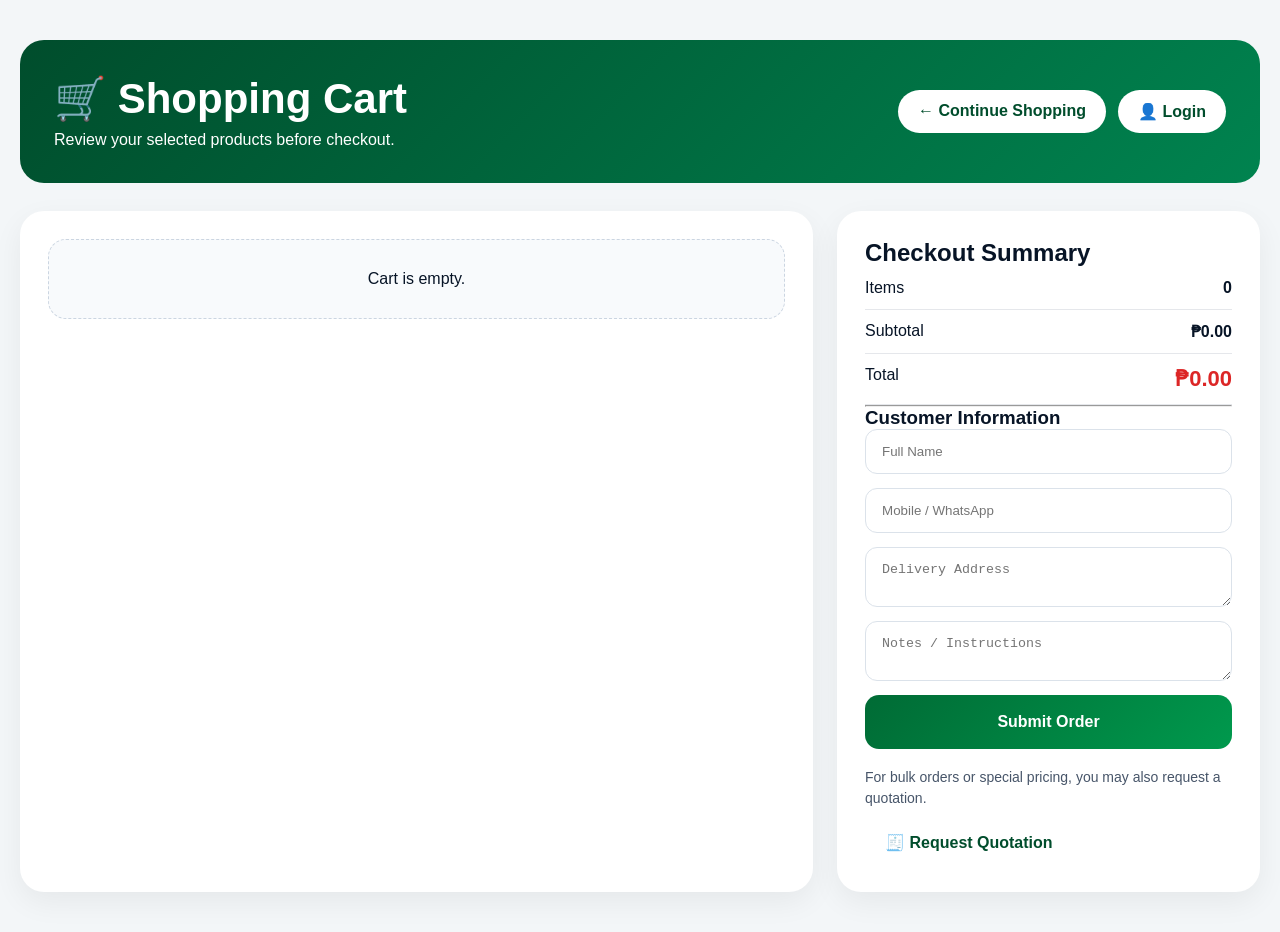
==== cart.html @ 9a3f9f7d "Initial M&N Store App upload" ====
<!DOCTYPE html>
<html lang="en">

<head>
    <meta charset="UTF-8">
    <meta name="viewport" content="width=device-width, initial-scale=1.0">
    <title>M&N Cart</title>

    <link rel="stylesheet" href="assets/css/store.css">
    <link rel="stylesheet" href="assets/css/responsive-fixes.css">

    <link rel="manifest" href="manifest-store.json">
    <meta name="theme-color" content="#005f2f">

</head>

<body>

    <section class="cart-page">

        <div class="cart-header">

            <div>
                <h1>🛒 Shopping Cart</h1>
                <p>
                    Review your selected products before checkout.
                </p>
            </div>

            <div class="cart-header-actions">
                <a href="index.html" class="continue-shopping-btn">
                    ← Continue Shopping
                </a>

                <a href="customer-login.html" class="continue-shopping-btn">
                    👤 Login
                </a>
            </div>

        </div>

        <div class="cart-layout">

            <div class="cart-items-section">

                <div id="cartItemsContainer">

                    <div class="empty-cart">
                        Cart is empty.
                    </div>

                </div>

            </div>

            <div class="checkout-section">

                <div class="checkout-card">

                    <h2>Checkout Summary</h2>

                    <div class="summary-row">
                        <span>Items</span>
                        <strong id="cartItemCount">0</strong>
                    </div>

                    <div class="summary-row">
                        <span>Subtotal</span>
                        <strong id="cartSubtotal">₱0.00</strong>
                    </div>

                    <div class="summary-row total-row">
                        <span>Total</span>
                        <strong id="cartTotal">₱0.00</strong>
                    </div>

                    <hr>

                    <h3>Customer Information</h3>

                    <form id="checkoutForm">

                        <input type="text" id="customerName" placeholder="Full Name" required>

                        <input type="text" id="customerMobile" placeholder="Mobile / WhatsApp" required>

                        <textarea id="customerAddress" placeholder="Delivery Address" required></textarea>

                        <textarea id="customerNotes" placeholder="Notes / Instructions"></textarea>

                        <button type="submit" class="checkout-btn">
                            Submit Order
                        </button>

                    </form>

                    <p class="cart-helper-text">
                        For bulk orders or special pricing, you may also request a quotation.
                    </p>

                    <a href="quotation-request.html" class="continue-shopping-btn cart-quotation-link">
                        🧾 Request Quotation
                    </a>

                </div>

            </div>

        </div>

    </section>

    <script src="assets/js/api-config.js"></script>
    <script src="assets/js/cart.js"></script>
    <script src="assets/js/universal-search.js"></script>

</body>

</html>
---- assets/css/store.css ----
* {
    margin: 0;
    padding: 0;
    box-sizing: border-box;
}

body {
    font-family: Arial, sans-serif;
    background: #f3f6f8;
    color: #071426;
}

/* TOP BAR */

.top-contact-bar {
    background: #00552f;
    color: #ffffff;
    padding: 8px 4%;
    display: flex;
    justify-content: space-between;
    gap: 16px;
    flex-wrap: wrap;
    font-size: 13px;
}

.top-left,
.top-right {
    display: flex;
    gap: 20px;
    flex-wrap: wrap;
}

/* MAIN HEADER */

.main-store-header {
    background: #ffffff;
    padding: 22px 4%;
    display: grid;
    grid-template-columns: 1fr 1.5fr 1fr;
    gap: 24px;
    align-items: center;
}

.header-logo-area {
    display: flex;
    align-items: center;
    gap: 14px;
}

.main-logo {
    width: 76px;
    height: 76px;
    object-fit: contain;
}

.header-logo-area h1 {
    color: #00552f;
    font-size: 34px;
}

.header-logo-area p {
    font-weight: 700;
}

.header-logo-area span {
    color: #475569;
    font-size: 13px;
}

.header-search {
    display: flex;
    height: 52px;
}

.header-search input {
    flex: 1;
    border: 1px solid #d1d5db;
    border-right: none;
    border-radius: 12px 0 0 12px;
    padding: 0 18px;
    outline: none;
    font-size: 15px;
}

.header-search button {
    width: 60px;
    border: none;
    background: #014421;
    color: white;
    border-radius: 0 12px 12px 0;
    cursor: pointer;
}

.header-account-cart {
    display: flex;
    justify-content: flex-end;
    gap: 20px;
}

.header-account,
.header-cart {
    display: flex;
    align-items: center;
    gap: 10px;
    text-decoration: none;
    color: #111827;
    font-weight: 700;
}

.cart-count {
    background: #014421;
    color: white;
    width: 24px;
    height: 24px;
    border-radius: 50%;
    display: inline-flex;
    justify-content: center;
    align-items: center;
    font-size: 12px;
}

/* NAVIGATION */

.store-navigation {
    background: linear-gradient(90deg, #014421, #0b6b3a);
    padding: 0 4%;
    display: flex;
    gap: 24px;
    align-items: center;
    overflow-x: auto;
    height: 58px;
}

.store-navigation a {
    text-decoration: none;
    color: white;
    font-weight: bold;
    white-space: nowrap;
}

/* HERO */

.hero-banner-section {
    padding: 25px 4%;
}

.hero-banner-section img {
    width: 100%;
    border-radius: 20px;
    box-shadow: 0 12px 35px rgba(0, 0, 0, 0.15);
}

/* BRAND */

.brand-marquee-section {
    background: white;
    margin: 0 4% 25px;
    border-radius: 18px;
    overflow: hidden;
    border: 1px solid #e5e7eb;
}

.brand-title {
    padding: 18px 25px;
    background: linear-gradient(90deg, #014421, #0b6b3a);
    color: white;
    font-weight: bold;
}

.brand-marquee {
    overflow: hidden;
    white-space: nowrap;
}

.brand-track {
    display: inline-flex;
    gap: 60px;
    padding: 22px;
    animation: marqueeMove 20s linear infinite;
}

.brand-track span {
    font-size: 26px;
    font-weight: bold;
    color: #014421;
}

@keyframes marqueeMove {
    from {
        transform: translateX(0);
    }

    to {
        transform: translateX(-50%);
    }
}

/* SECTIONS */

.category-section,
.products-section,
.special-shop-section,
.wholesale-strip {
    padding-left: 4%;
    padding-right: 4%;
}

.section-title-row {
    display: flex;
    justify-content: space-between;
    align-items: center;
    margin-bottom: 22px;
    gap: 16px;
}

.section-title-row h2 {
    font-size: 34px;
}

.view-all-link {
    color: #00552f;
    text-decoration: none;
    font-weight: 800;
}

/* CATEGORY */

.category-grid {
    display: grid;
    grid-template-columns: repeat(auto-fit, minmax(220px, 1fr));
    gap: 18px;
}

.category-card {
    display: block;
    background: white;
    border-radius: 18px;
    overflow: hidden;
    box-shadow: 0 10px 25px rgba(0, 0, 0, 0.08);
}

.category-card img {
    width: 100%;
    display: block;
}

/* SPECIAL CARDS */

.special-shop-section {
    padding-top: 20px;
    padding-bottom: 40px;
    display: grid;
    grid-template-columns: repeat(4, 1fr);
    gap: 20px;
}

.special-shop-card {
    background: white;
    border-radius: 20px;
    padding: 24px;
    border: 1px solid #e5e7eb;
    box-shadow: 0 10px 25px rgba(0, 0, 0, 0.08);
}

.special-shop-card h3 {
    color: #014421;
    margin-bottom: 10px;
}

.special-shop-card p {
    color: #475569;
    line-height: 1.5;
    margin-bottom: 18px;
}

.special-shop-card a {
    color: #014421;
    font-weight: bold;
    text-decoration: none;
}

.best-sellers {
    border-top: 5px solid #f59e0b;
}

.new-arrivals {
    border-top: 5px solid #22c55e;
}

.promo-bundles {
    border-top: 5px solid #ef4444;
}

.wholesale-packs {
    border-top: 5px solid #0f766e;
}

/* WHOLESALE STRIP */

.wholesale-strip {
    background: #ffffff;
    margin: 0 4% 45px;
    border-radius: 22px;
    padding-top: 30px;
    padding-bottom: 30px;
    display: flex;
    justify-content: space-between;
    gap: 22px;
    align-items: center;
    flex-wrap: wrap;
    border: 1px solid #e5e7eb;
}

.wholesale-strip h2 {
    color: #014421;
}

.wholesale-features {
    display: flex;
    gap: 16px;
    flex-wrap: wrap;
    font-weight: 700;
}

.wholesale-strip a {
    background: #00552f;
    color: #ffffff;
    padding: 14px 20px;
    border-radius: 12px;
    text-decoration: none;
    font-weight: 800;
}

/* STORE PAGE HEADER */

.store-page-header {
    max-width: 1400px;
    margin: 40px auto 30px;
    padding: 38px;
    border-radius: 26px;
    background: linear-gradient(135deg, #00552f, #00904f);
    color: #ffffff;
    display: flex;
    justify-content: space-between;
    gap: 40px;
    align-items: flex-start;
}

.store-header-left {
    flex: 1;
}

.store-header-left h1,
.store-page-header h1 {
    font-size: 44px;
    margin-bottom: 12px;
}

.store-header-left p,
.store-page-header p {
    font-size: 18px;
    line-height: 1.5;
}

.store-page-links {
    margin-top: 24px;
    display: flex;
    gap: 12px;
    flex-wrap: wrap;
}

.store-page-links a {
    background: #ffffff;
    color: #004d2c;
    padding: 12px 20px;
    border-radius: 999px;
    font-weight: 800;
    text-decoration: none;
}

.store-header-actions {
    margin-top: 28px;
    display: grid;
    grid-template-columns: repeat(3, 1fr);
    gap: 14px;
}

.header-action-card {
    background: rgba(255, 255, 255, 0.14);
    border: 1px solid rgba(255, 255, 255, 0.18);
    border-radius: 16px;
    padding: 16px;
    display: flex;
    gap: 12px;
    color: #ffffff;
    text-decoration: none;
}

.header-action-card strong {
    display: block;
    margin-bottom: 4px;
}

.header-action-card span {
    font-size: 14px;
    color: rgba(255, 255, 255, 0.85);
}

.store-header-right {
    width: 330px;
    min-width: 330px;
    background: rgba(255, 255, 255, 0.14);
    border: 1px solid rgba(255, 255, 255, 0.18);
    border-radius: 20px;
    padding: 24px;
    display: flex;
    flex-direction: column;
    align-items: center;
    text-align: center;
}

.store-header-right img {
    width: 76px !important;
    height: 76px !important;
    object-fit: contain !important;
    background: #ffffff;
    padding: 8px;
    border-radius: 14px;
    margin-bottom: 14px;
}

.store-header-right h3 {
    font-size: 24px;
    margin-bottom: 6px;
}

.store-header-contact {
    margin-top: 14px;
    display: flex;
    flex-direction: column;
    gap: 8px;
    font-weight: 700;
}

/* TOOLBAR */

.store-toolbar,
.store-tools {
    max-width: 1400px;
    margin: 0 auto 26px;
    padding: 0 20px;
    display: flex;
    gap: 16px;
    flex-wrap: wrap;
}

.store-toolbar input,
.store-toolbar select,
.store-tools input,
.store-tools select {
    min-width: 260px;
    padding: 15px 18px;
    border: 1px solid #d8dde7;
    border-radius: 14px;
    font-size: 15px;
}

/* PRODUCT GRID */

.product-grid,
#productGrid {
    max-width: 1400px;
    margin: 0 auto 30px;
    padding: 0 20px;
    display: grid;
    grid-template-columns: repeat(auto-fill, minmax(180px, 1fr));
    gap: 24px;
}

.product-card {
    background: #ffffff;
    border: 1px solid #e2e8f0;
    border-radius: 22px;
    overflow: hidden;
    box-shadow: 0 12px 30px rgba(15, 23, 42, 0.08);
    cursor: pointer;
}

.product-image {

    height: 150px;

    background: #f8fafc;

    display: flex;

    align-items: center;

    justify-content: center;

    overflow: hidden;

}

.product-image img {
    width: 100%;
    height: 100%;
    object-fit: contain;
}

.product-image span {
    color: #64748b;
}

.product-info {
    padding: 18px;
    display: flex;
    flex-direction: column;
    gap: 8px;
}

.product-category {
    color: #006b3f;
    font-size: 13px;
    font-weight: 800;
}

.product-info h3 {
    font-size: 15px;
}

.product-info p {
    color: #475569;
    font-size: 14px;
    line-height: 1.5;
}

.product-price {
    display: flex;
    flex-direction: column;
    gap: 4px;
    margin-top: 8px;
}

.product-price strong {
    color: #dc2626;
    font-size: 22px;
}

.product-price small {
    color: #006b3f;
    font-weight: 800;
}

.promo-label {
    display: inline-block;
    width: fit-content;
    background: #dc2626;
    color: #ffffff;
    padding: 5px 10px;
    border-radius: 999px;
    font-size: 12px;
    font-weight: 800;
}

.product-actions {
    margin-top: 14px;
    display: grid;
    grid-template-columns: 1fr 1fr;
    gap: 10px;
}

.view-btn,
.cart-btn,
.order-btn {
    border: none;
    padding: 13px 14px;
    border-radius: 12px;
    font-weight: 800;
    cursor: pointer;
}

.view-btn {
    background: #e5e7eb;
    color: #111827;
}

.cart-btn,
.order-btn {
    background: #00552f;
    color: #ffffff;
}

.load-more-wrap {
    text-align: center;
    margin: 28px auto 60px;
}

#loadMoreProducts,
.load-more-wrap button {
    background: #00552f;
    color: #ffffff;
    border: none;
    border-radius: 14px;
    padding: 14px 28px;
    font-weight: 800;
    cursor: pointer;
}

#productGrid>p {
    grid-column: 1 / -1;
    background: #ffffff;
    border: 1px dashed #cbd5e1;
    border-radius: 18px;
    padding: 32px;
    text-align: center;
    color: #64748b;
}

/* PRODUCT MODAL */

.product-modal {
    position: fixed;
    inset: 0;
    background: rgba(0, 0, 0, 0.70);
    display: none;
    align-items: center;
    justify-content: center;
    padding: 24px;
    z-index: 99999;
}

.product-modal.active {
    display: flex;
}

.product-modal-content {
    background: #ffffff;
    width: 100%;
    max-width: 1050px;
    border-radius: 24px;
    overflow: hidden;
    display: grid;
    grid-template-columns: 1fr 1fr;
    position: relative;
}

.close-modal {
    position: absolute;
    top: 18px;
    right: 18px;
    width: 42px;
    height: 42px;
    border: none;
    border-radius: 50%;
    background: #dc2626;
    color: #ffffff;
    font-size: 18px;
    cursor: pointer;
    z-index: 10;
}

.modal-image-wrap {
    background: #f8fafc;
    display: flex;
    align-items: center;
    justify-content: center;
    padding: 40px;
}

.modal-image-wrap img {
    width: 100%;
    max-height: 420px;
    object-fit: contain;
}

.modal-details {
    padding: 40px;
    display: flex;
    flex-direction: column;
    gap: 18px;
}

.modal-category {
    color: #006b3f;
    font-weight: 800;
}

.modal-price-box {
    display: flex;
    flex-direction: column;
    gap: 8px;
}

.modal-price-box strong {
    font-size: 30px;
    color: #dc2626;
}

.modal-description {
    color: #475569;
    line-height: 1.7;
}

.modal-badges {
    display: flex;
    gap: 10px;
    flex-wrap: wrap;
}

.modal-badge {
    background: #014421;
    color: #ffffff;
    padding: 6px 12px;
    border-radius: 999px;
    font-size: 12px;
    font-weight: bold;
}

.modal-actions {
    display: flex;
    gap: 14px;
    flex-wrap: wrap;
    margin-top: 20px;
}

.modal-btn {
    padding: 14px 22px;
    border-radius: 12px;
    text-decoration: none;
    font-weight: bold;
    border: none;
    cursor: pointer;
}

.primary-btn {
    background: #014421;
    color: #ffffff;
}

.secondary-btn {
    background: #e5e7eb;
    color: #111827;
}

/* FORMS */

.reseller-form-section {
    max-width: 1400px;
    margin: 40px auto;
    padding: 0 20px;
}

.reseller-form {
    background: #ffffff;
    padding: 40px;
    border-radius: 24px;
    box-shadow: 0 10px 30px rgba(0, 0, 0, 0.06);
}

.reseller-form h2 {
    font-size: 2rem;
    margin-bottom: 30px;
    color: #003b1f;
}

.form-grid {
    display: grid;
    grid-template-columns: repeat(auto-fit, minmax(220px, 1fr));
    gap: 18px;
    margin-bottom: 20px;
}

.form-grid input,
.form-grid select,
.reseller-form textarea {
    width: 100%;
    padding: 16px 18px;
    border: 1px solid #dbe2ea;
    border-radius: 14px;
    font-size: 1rem;
    outline: none;
}

.form-grid label {
    background: #f8fafc;
    border: 1px solid #e5e7eb;
    border-radius: 14px;
    padding: 14px;
    font-weight: 700;
}

.form-grid input[type="checkbox"] {
    width: auto;
    margin-right: 8px;
}

.reseller-form textarea {
    min-height: 130px;
    resize: vertical;
    margin-bottom: 22px;
}

.checkout-btn {
    background: linear-gradient(135deg, #006b35, #00994d);
    color: #ffffff;
    border: none;
    padding: 18px 32px;
    border-radius: 14px;
    font-size: 1rem;
    font-weight: 800;
    cursor: pointer;
}

/* CART PAGE */

.cart-page {
    max-width: 1400px;
    margin: 40px auto;
    padding: 0 20px;
}

.cart-header {
    background: linear-gradient(135deg, #004d2c, #00834f);
    color: #ffffff;
    border-radius: 24px;
    padding: 34px;
    margin-bottom: 28px;
    display: flex;
    justify-content: space-between;
    align-items: center;
    gap: 20px;
}

.cart-header h1 {
    font-size: 42px;
    margin-bottom: 8px;
}

.continue-shopping-btn {
    background: #ffffff;
    color: #004d2c;
    text-decoration: none;
    padding: 12px 20px;
    border-radius: 999px;
    font-weight: 800;
}

.cart-layout {
    display: grid;
    grid-template-columns: 1.5fr 0.8fr;
    gap: 24px;
}

.cart-items-section,
.checkout-card {
    background: #ffffff;
    border-radius: 24px;
    padding: 28px;
    box-shadow: 0 10px 30px rgba(0, 0, 0, 0.06);
}

.cart-item {
    display: grid;
    grid-template-columns: 90px 1fr 140px 120px 90px;
    gap: 16px;
    align-items: center;
    border-bottom: 1px solid #e5e7eb;
    padding: 18px 0;
}

.cart-item-image {
    width: 90px;
    height: 90px;
    background: #f8fafc;
    border-radius: 14px;
    display: flex;
    align-items: center;
    justify-content: center;
}

.cart-item-image img {
    width: 100%;
    height: 100%;
    object-fit: contain;
}

.cart-qty-control {
    display: flex;
    align-items: center;
    gap: 6px;
}

.cart-qty-control button {
    width: 34px;
    height: 34px;
    border: none;
    background: #006b35;
    color: #ffffff;
    border-radius: 8px;
    cursor: pointer;
    font-weight: 900;
}

.cart-qty-control input {
    width: 50px;
    text-align: center;
    padding: 8px;
    border: 1px solid #d1d5db;
    border-radius: 8px;
}

.cart-line-total {
    color: #dc2626;
    font-weight: 900;
}

.remove-cart-btn {
    border: none;
    background: #fee2e2;
    color: #991b1b;
    padding: 10px;
    border-radius: 10px;
    cursor: pointer;
    font-weight: 800;
}

.summary-row {
    display: flex;
    justify-content: space-between;
    padding: 12px 0;
    border-bottom: 1px solid #e5e7eb;
}

.total-row strong {
    color: #dc2626;
    font-size: 22px;
}

#checkoutForm {
    display: flex;
    flex-direction: column;
    gap: 14px;
}

#checkoutForm input,
#checkoutForm textarea {
    padding: 14px 16px;
    border: 1px solid #dbe2ea;
    border-radius: 12px;
}

.empty-cart {
    background: #f8fafc;
    border: 1px dashed #cbd5e1;
    border-radius: 18px;
    padding: 30px;
    text-align: center;
}

.empty-cart-actions {
    margin-top: 18px;
    display: flex;
    justify-content: center;
    gap: 12px;
}

.empty-cart-actions a {
    background: #006b35;
    color: white;
    text-decoration: none;
    padding: 12px 18px;
    border-radius: 12px;
    font-weight: 800;
}

/* CRM / DASHBOARD */

.kpi-grid {
    max-width: 1400px;
    margin: 40px auto 24px;
    padding: 0 20px;
    display: grid;
    grid-template-columns: repeat(auto-fit, minmax(220px, 1fr));
    gap: 18px;
}

.kpi-card {
    background: #ffffff;
    border: 1px solid #e5e7eb;
    border-radius: 22px;
    padding: 26px;
    box-shadow: 0 10px 30px rgba(0, 0, 0, 0.06);
}

.kpi-card span {
    font-size: 28px;
}

.kpi-card p {
    margin-top: 12px;
    color: #475569;
    font-weight: 700;
}

.kpi-card h2 {
    margin-top: 8px;
    font-size: 34px;
    color: #006b35;
}

.dashboard-grid {
    max-width: 1400px;
    margin: 0 auto 60px;
    padding: 0 20px;
    display: grid;
    grid-template-columns: 1fr;
    gap: 24px;
}

.panel {
    background: #ffffff;
    border-radius: 22px;
    padding: 28px;
    border: 1px solid #e5e7eb;
    box-shadow: 0 10px 30px rgba(0, 0, 0, 0.06);
}

.panel h3 {
    margin-bottom: 18px;
    color: #003b1f;
    font-size: 24px;
}

.panel table {
    width: 100%;
    border-collapse: collapse;
}

.panel th,
.panel td {
    padding: 14px 12px;
    border-bottom: 1px solid #e5e7eb;
    text-align: left;
}

.panel th {
    color: #006b35;
    font-weight: 800;
}

.mini-action-btn,
.mini-danger-btn {
    border: none;
    padding: 9px 12px;
    border-radius: 10px;
    font-weight: 800;
    cursor: pointer;
    margin: 3px;
}

.mini-action-btn {
    background: #006b35;
    color: white;
}

.mini-danger-btn {
    background: #dc2626;
    color: white;
}

/* FOOTER */

.store-footer {
    background: #081127;
    color: white;
    padding: 55px 4%;
    text-align: center;
}

.client-footer-section h3 {
    font-size: 34px;
    margin-bottom: 10px;
}

.client-footer-section p,
.buildframe-credit span {
    color: #cbd5e1;
}

.footer-contact-list,
.buildframe-links {
    margin-top: 18px;
    display: flex;
    justify-content: center;
    gap: 20px;
    flex-wrap: wrap;
}

.footer-contact-list a,
.buildframe-links a {
    color: #facc15;
    text-decoration: none;
}

.footer-divider {
    width: 120px;
    height: 2px;
    background: rgba(255, 255, 255, 0.15);
    margin: 35px auto;
}

.floating-chat-bubble {
    position: fixed;
    right: 22px;
    bottom: 22px;
    background: white;
    border-radius: 999px;
    padding: 12px 18px;
    display: flex;
    align-items: center;
    gap: 10px;
    text-decoration: none;
    box-shadow: 0 10px 30px rgba(0, 0, 0, 0.18);
    z-index: 9999;
}

.chat-logo {
    width: 42px;
    height: 42px;
    border-radius: 50%;
}

.chat-text {
    color: #111827;
    font-weight: bold;
}

/* RESPONSIVE */

@media (max-width: 1100px) {
    .main-store-header {
        grid-template-columns: 1fr;
    }

    .header-account-cart {
        justify-content: flex-start;
    }

    .special-shop-section {
        grid-template-columns: repeat(2, 1fr);
    }

    .cart-layout {
        grid-template-columns: 1fr;
    }

    .store-page-header {
        flex-direction: column;
    }

    .store-header-right {
        width: 100%;
        min-width: 100%;
    }

    .store-header-actions {
        grid-template-columns: 1fr;
    }
}

@media (max-width: 700px) {

    .section-title-row,
    .cart-header {
        flex-direction: column;
        align-items: flex-start;
    }

    .special-shop-section {
        grid-template-columns: 1fr;
    }

    .product-modal-content {
        grid-template-columns: 1fr;
    }

    .cart-item {
        grid-template-columns: 1fr;
    }

    .store-header-left h1,
    .store-page-header h1 {
        font-size: 34px;
    }

    .product-actions {
        grid-template-columns: 1fr;
    }
}

/* =========================================
   NAV DROPDOWN
========================================= */

.nav-dropdown {
    position: relative;
}

.dropdown-btn {
    background: transparent;
    border: none;
    color: white;
    font-weight: bold;
    cursor: pointer;
    height: 58px;
    padding: 0 12px;
    font-size: 15px;
}

.dropdown-content {
    position: absolute;
    top: 58px;
    left: 0;
    min-width: 240px;
    background: white;
    border-radius: 14px;
    overflow: hidden;
    box-shadow: 0 10px 30px rgba(0, 0, 0, 0.15);

    display: none;
    flex-direction: column;
    z-index: 9999;
}

.dropdown-content a {
    color: #071426 !important;
    padding: 14px 18px;
    text-decoration: none;
    border-bottom: 1px solid #f1f5f9;
    font-weight: 600;
}

.dropdown-content a:hover {
    background: #f8fafc;
}

.nav-dropdown:hover .dropdown-content {
    display: flex;
}

/* =========================================
   POLISHED STORE NAVIGATION
========================================= */

.store-navigation {
    background: linear-gradient(90deg, #014421, #0b6b3a);
    padding: 0 4%;
    min-height: 58px;

    display: flex;
    justify-content: space-between;
    align-items: center;
    gap: 24px;

    overflow: visible;
}

.nav-left,
.nav-right {
    display: flex;
    align-items: center;
    gap: 22px;
    flex-wrap: wrap;
}

.store-navigation a,
.dropdown-btn {
    text-decoration: none;
    color: white;
    font-weight: bold;
    white-space: nowrap;
    font-size: 14px;
}

.nav-right {
    margin-left: auto;
}

.nav-admin-link,
.nav-cart-link {
    background: rgba(255, 255, 255, 0.16);
    padding: 10px 16px;
    border-radius: 999px;
}

.nav-dropdown {
    position: relative;
}

.dropdown-btn {
    background: transparent;
    border: none;
    cursor: pointer;
    height: 58px;
    padding: 0;
}

.dropdown-content {
    position: absolute;
    top: 58px;
    left: 0;

    min-width: 240px;
    background: #ffffff;
    border-radius: 14px;
    overflow: hidden;
    box-shadow: 0 14px 35px rgba(0, 0, 0, 0.18);

    display: none;
    flex-direction: column;
    z-index: 99999;
}

.dropdown-content a {
    color: #071426 !important;
    padding: 14px 18px;
    border-bottom: 1px solid #f1f5f9;
    font-weight: 700;
}

.dropdown-content a:hover {
    background: #f8fafc;
}

.nav-dropdown:hover .dropdown-content,
.nav-dropdown:focus-within .dropdown-content {
    display: flex;
}

.nav-cart-link .cart-count {
    margin-left: 6px;
    background: #ffffff;
    color: #014421;
}

@media (max-width: 900px) {
    .store-navigation {
        align-items: flex-start;
        padding-top: 12px;
        padding-bottom: 12px;
    }

    .nav-left,
    .nav-right {
        gap: 12px;
    }
}

.wholesale-helper-text {
    max-width: 520px;
    margin-top: 12px;
    color: #475569;
    line-height: 1.6;
    font-size: 15px;
}

/* =========================================
   PRODUCT STORE DISPLAY POLISH
========================================= */

.products-section {
    padding-top: 50px;
    padding-bottom: 70px;
}

.product-grid,
#productGrid {
    max-width: 1400px;
    margin: 32px auto;
    padding: 0 20px;

    display: grid;
    grid-template-columns: repeat(4, minmax(0, 1fr));
    gap: 24px;
    align-items: stretch;
}

.product-card {
    width: 100%;
    min-height: 430px;
    background: #ffffff;
    border: 1px solid #e2e8f0;
    border-radius: 22px;
    overflow: hidden;

    display: flex;
    flex-direction: column;

    box-shadow: 0 12px 30px rgba(15, 23, 42, 0.08);
    transition: 0.25s ease;
}

.product-card:hover {
    transform: translateY(-4px);
    box-shadow: 0 18px 40px rgba(15, 23, 42, 0.13);
}

.product-image {
    width: 100%;
    height: 210px;
    background: #f8fafc;

    display: flex;
    align-items: center;
    justify-content: center;
}

.product-image img {
    width: 100%;
    height: 100%;
    object-fit: contain;
    padding: 14px;
}

.product-info {
    padding: 18px;
    flex: 1;

    display: flex;
    flex-direction: column;
}

.product-info p {
    min-height: 42px;
}

.product-price {
    margin-top: auto;
    padding-top: 12px;
}

.product-actions {
    margin-top: 14px;
}

/* Empty state should not stretch like a product card */
#productGrid>p {
    grid-column: 1 / -1;
    min-height: 90px;
}

/* Wholesale page can still use same professional grid */
body:has(.wholesale-header) #productGrid {
    grid-template-columns: repeat(4, minmax(0, 1fr));
}

/* Responsive */
@media (max-width: 1200px) {

    .product-grid,
    #productGrid {
        grid-template-columns: repeat(3, minmax(0, 1fr));
    }
}

@media (max-width: 850px) {

    .product-grid,
    #productGrid {
        grid-template-columns: repeat(2, minmax(0, 1fr));
    }
}

@media (max-width: 560px) {

    .product-grid,
    #productGrid {
        grid-template-columns: 1fr;
    }
}

/* =========================================
   MOBILE PRODUCT CARD FIX
========================================= */

@media (max-width: 768px) {

    .product-card {

        min-height: auto !important;

    }

    .product-info h3 {

        font-size: 16px !important;
        line-height: 1.4 !important;

        word-break: break-word;
        overflow-wrap: break-word;

    }

    .product-info p {

        font-size: 13px !important;
        line-height: 1.5 !important;

        word-break: break-word;
        overflow-wrap: break-word;

        min-height: auto !important;

    }

    .product-image {

        height: 140px !important;

    }

    .product-image img {

        padding: 10px !important;
        object-fit: contain !important;

    }

}

/* =========================================
   METAL ADMIN FORM BLOCK SYSTEM
========================================= */

.metal-admin-shell {
    max-width: 1400px;
    margin: 40px auto;
    padding: 0 20px;
}

.metal-admin-header {
    background: linear-gradient(135deg, #1f2933, #3b4652);
    color: #ffffff;
    border: 1px solid #64707d;
    border-radius: 18px;
    padding: 28px;
    display: flex;
    justify-content: space-between;
    gap: 24px;
    align-items: center;
    box-shadow: inset 0 1px 0 rgba(255, 255, 255, 0.18), 0 18px 40px rgba(0, 0, 0, 0.18);
}

.metal-admin-header h1 {
    font-size: 36px;
    margin-bottom: 6px;
}

.metal-admin-header p {
    color: #d1d5db;
}

.metal-admin-actions {
    display: flex;
    gap: 12px;
    flex-wrap: wrap;
    justify-content: flex-end;
}

.metal-admin-actions a,
.metal-admin-actions button {
    background: #111827;
    color: #ffffff;
    border: 1px solid #94a3b8;
    border-radius: 10px;
    padding: 12px 16px;
    text-decoration: none;
    font-weight: 800;
    cursor: pointer;
}

.metal-admin-actions button {
    background: #007a44;
}

.metal-toolbar {
    margin: 24px 0;
    background: #e5e7eb;
    border: 1px solid #9ca3af;
    border-radius: 16px;
    padding: 18px;
    display: flex;
    gap: 14px;
    flex-wrap: wrap;
}

.metal-toolbar input,
.metal-toolbar select {
    padding: 13px 16px;
    border: 1px solid #9ca3af;
    border-radius: 10px;
    min-width: 240px;
}

.metal-table-card {
    background: #ffffff;
    border: 1px solid #9ca3af;
    border-radius: 18px;
    overflow: hidden;
    box-shadow: 0 12px 28px rgba(0, 0, 0, 0.08);
}

.metal-table {
    width: 100%;
    border-collapse: collapse;
}

.metal-table th {
    background: #26313d;
    color: #ffffff;
    padding: 14px;
    text-align: left;
}

.metal-table td {
    padding: 16px;
    border-bottom: 1px solid #e5e7eb;
}

.metal-form-overlay {
    position: fixed;
    inset: 0;
    background: rgba(7, 20, 38, 0.72);
    display: none;
    align-items: center;
    justify-content: center;
    padding: 24px;
    z-index: 99999;
}

.metal-form-overlay.active {
    display: flex;
}

.metal-form-block {
    width: 100%;
    max-width: 1050px;
    max-height: 92vh;
    overflow: hidden;
    background: #f3f4f6;
    border: 2px solid #6b7280;
    border-radius: 18px;
    box-shadow: 0 30px 80px rgba(0, 0, 0, 0.35);
}

.metal-form-header {
    background: linear-gradient(135deg, #111827, #374151);
    color: #ffffff;
    padding: 18px 24px;
    display: flex;
    justify-content: space-between;
    align-items: center;
    border-bottom: 3px solid #007a44;
}

.metal-form-header h2 {
    font-size: 20px;
    letter-spacing: 1px;
}

.metal-form-header button {
    background: #dc2626;
    color: #ffffff;
    border: none;
    width: 36px;
    height: 36px;
    border-radius: 8px;
    cursor: pointer;
    font-weight: 900;
}

.metal-form-body {
    padding: 26px;
    max-height: calc(92vh - 80px);
    overflow-y: auto;
}

.metal-form-body textarea {
    width: 100%;
    min-height: 120px;
    margin: 18px 0;
    padding: 16px;
    border: 1px solid #9ca3af;
    border-radius: 12px;
}

.metal-checkbox-grid {
    display: grid;
    grid-template-columns: repeat(auto-fit, minmax(180px, 1fr));
    gap: 12px;
}

.metal-checkbox-grid label {
    background: #ffffff;
    border: 1px solid #cbd5e1;
    border-radius: 12px;
    padding: 14px;
    font-weight: 800;
}

.metal-form-footer {
    display: flex;
    justify-content: flex-end;
    gap: 12px;
    margin-top: 24px;
}

.metal-save-btn,
.metal-cancel-btn {
    border: none;
    border-radius: 12px;
    padding: 14px 24px;
    font-weight: 900;
    cursor: pointer;
}

.metal-save-btn {
    background: #007a44;
    color: #ffffff;
}

.metal-cancel-btn {
    background: #374151;
    color: #ffffff;
}

/* =========================================
   UNIVERSAL SEARCH ENGINE
========================================= */

#universalSearchOverlay {
    position: fixed;
    inset: 0;
    background: rgba(7, 20, 38, 0.78);

    display: none;
    align-items: center;
    justify-content: center;

    z-index: 999999;
}

#universalSearchOverlay.active {
    display: flex;
}

.universal-search-panel {

    width: 90%;
    max-width: 620px;

    background: #d1d5db;

    border: 2px solid #6b7280;

    border-radius: 14px;

    overflow: hidden;

    box-shadow:
        0 20px 50px rgba(0, 0, 0, 0.45),
        inset 0 1px 0 rgba(255, 255, 255, 0.2);

    transform: scale(0.92);

}

.universal-search-header {

    background:
        linear-gradient(135deg,
            #111827,
            #374151);

    color: white;

    padding: 12px 18px;

    display: flex;
    justify-content: space-between;
    align-items: center;

    border-bottom: 2px solid #007a44;

}

.universal-search-header h2 {

    font-size: 14px;
    letter-spacing: 1px;
    font-weight: 700;

}

.universal-search-header button {
    width: 36px;
    height: 36px;

    border: none;

    border-radius: 8px;

    background: #dc2626;
    color: white;

    cursor: pointer;

    font-weight: 900;
}

.universal-search-body {

    padding: 16px;

}

#universalSearchInput {

    width: 100%;

    padding: 14px 16px;

    border: 2px solid #9ca3af;

    border-radius: 10px;

    background: white;

    font-size: 15px;

    outline: none;

}

#universalSearchResults {

    margin-top: 14px;

    max-height: 250px;

    overflow-y: auto;

}

.search-placeholder,
.search-loading,
.search-error,
.search-empty {
    padding: 30px;
    text-align: center;
    color: #475569;
}

.search-section h3 {
    margin-bottom: 14px;
    color: #007a44;
}

.search-item {
    background: white;

    border: 1px solid #d1d5db;

    border-radius: 12px;

    padding: 14px;

    margin-bottom: 12px;

    display: flex;
    justify-content: space-between;
    gap: 12px;
}

.universal-search-panel {

    animation: metalPopup 0.18s ease;

}

@keyframes metalPopup {

    from {

        opacity: 0;
        transform: scale(0.82);

    }

    to {

        opacity: 1;
        transform: scale(0.92);

    }

}

.cart-header-actions {
    display: flex;
    gap: 12px;
    flex-wrap: wrap;
}

.cart-helper-text {
    margin: 18px 0 12px;
    color: #475569;
    line-height: 1.5;
    font-size: 14px;
}

.cart-quotation-link {
    display: inline-block;
    text-align: center;
}

.form-helper-text {
    margin-bottom: 24px;
    color: #64748b;
    line-height: 1.6;
}

.reseller-bottom-links {
    margin-top: 24px;
    display: flex;
    gap: 14px;
    flex-wrap: wrap;
}

.reseller-bottom-links a {
    text-decoration: none;
    padding: 12px 18px;
    border-radius: 999px;
    background: #f1f5f9;
    color: #0f172a;
    font-weight: 700;
}

/* =========================================
   PRODUCT SECTION ALIGNMENT FIX
========================================= */

.products-section {
    max-width: 1500px;
    margin: 70px auto;
    padding: 0 32px;
}

.products-header,
.product-section-header {
    display: flex;
    justify-content: space-between;
    align-items: center;
    gap: 20px;

    max-width: 100%;
    margin-bottom: 24px;
}

.products-header h2,
.product-section-header h2 {
    margin: 0;
    font-size: 42px;
    color: #06142e;
}

.products-header p,
.product-section-header p {
    margin: 6px 0 0;
    color: #334155;
}

.products-header a,
.product-section-header a,
.view-cart-link {
    text-decoration: none;
    color: #005f2f;
    font-weight: 900;
    font-size: 18px;
}

.store-tools {
    max-width: 560px;
    display: flex;
    gap: 16px;
    margin-bottom: 30px;
}

.store-tools input,
.store-tools select {
    height: 58px;
    border-radius: 14px;
    border: 1px solid #cbd5e1;
    padding: 0 20px;
    font-size: 16px;
    background: white;
}

.load-more-wrap {
    display: flex;
    justify-content: center;
    margin-top: 35px;
}

#loadMoreProducts {
    margin: 0 auto;
    display: block;
    padding: 18px 36px;
    border-radius: 16px;
}

/* =========================================
   STORE PRODUCT SECTION FINAL SPACING FIX
========================================= */

#products {
    max-width: 1500px;
    margin: 70px auto;
    padding: 0 32px;
}

#products .section-header,
#products .products-header,
#products .product-section-header {
    display: flex;
    justify-content: space-between;
    align-items: flex-start;
    gap: 24px;
    width: 100%;
    margin-bottom: 28px;
}

#products .section-header>div,
#products .products-header>div,
#products .product-section-header>div {
    flex: 1;
}

#products h2 {
    margin: 0;
    font-size: 42px;
    color: #06142e;
}

#products p {
    margin: 6px 0 0;
}

#products .view-cart-link,
#products a[href="cart.html"] {
    white-space: nowrap;
    margin-top: 12px;
    color: #005f2f;
    font-weight: 900;
    text-decoration: none;
}

#productGrid {
    display: grid;
    grid-template-columns: repeat(auto-fill, minmax(260px, 1fr));
    gap: 28px;
}

.load-more-wrap {
    display: flex;
    justify-content: center;
    width: 100%;
    margin-top: 35px;
}

#loadMoreProducts {
    margin: 0 auto;
}
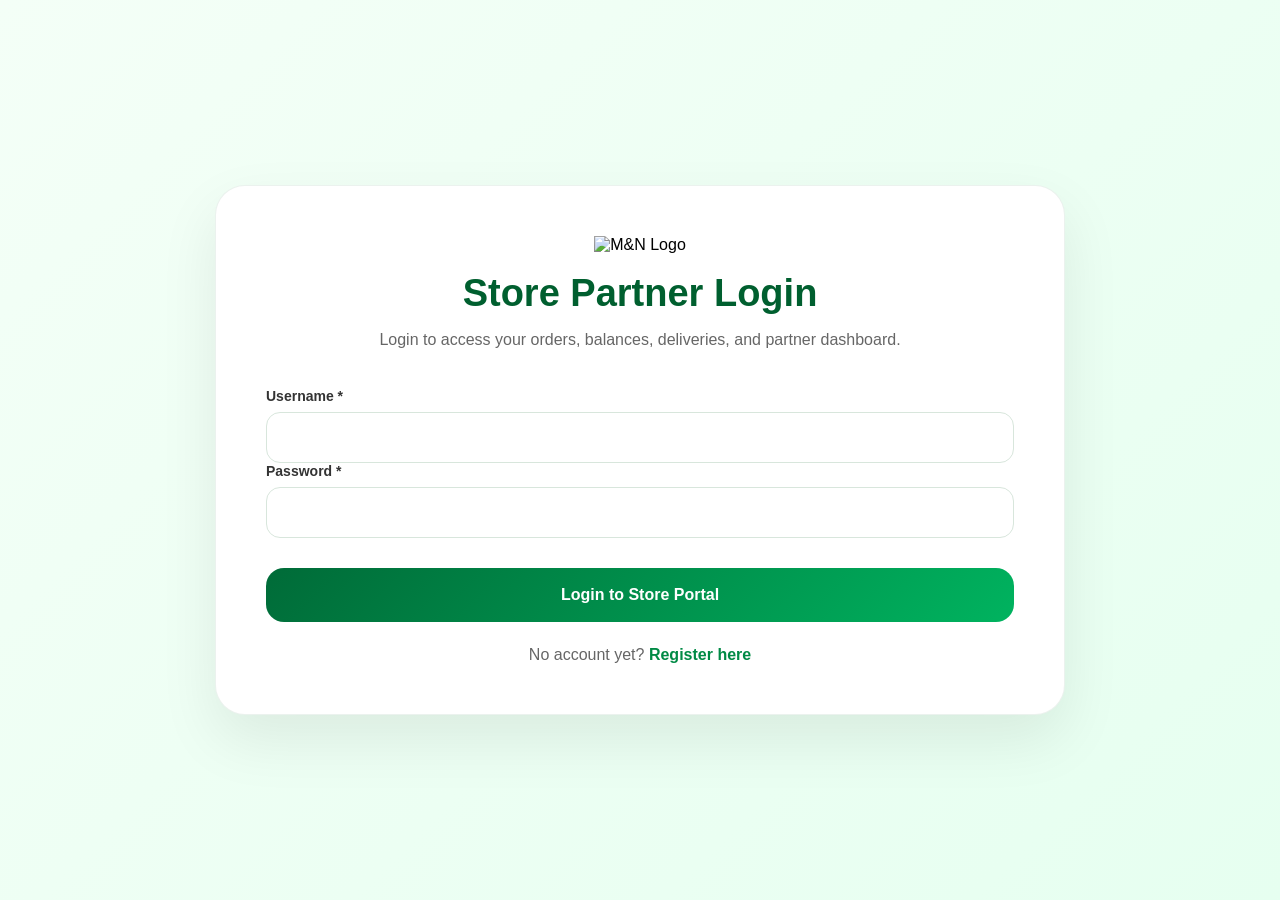
==== commit 78562396: "Complete store app dashboard and ordering flow" ====
--- a/cart.html
+++ b/cart.html
@@ -11,7 +11,6 @@
 
     <link rel="manifest" href="manifest-store.json">
     <meta name="theme-color" content="#005f2f">
-
 </head>
 
 <body>
@@ -19,45 +18,32 @@
     <section class="cart-page">
 
         <div class="cart-header">
-
             <div>
                 <h1>🛒 Shopping Cart</h1>
-                <p>
-                    Review your selected products before checkout.
-                </p>
+                <p>Review your selected products before checkout.</p>
             </div>
 
             <div class="cart-header-actions">
-                <a href="index.html" class="continue-shopping-btn">
+                <a href="wholesale.html" class="continue-shopping-btn">
                     ← Continue Shopping
                 </a>
-
-                <a href="customer-login.html" class="continue-shopping-btn">
-                    👤 Login
-                </a>
             </div>
-
         </div>
 
         <div class="cart-layout">
 
             <div class="cart-items-section">
-
                 <div id="cartItemsContainer">
-
                     <div class="empty-cart">
                         Cart is empty.
                     </div>
-
                 </div>
-
             </div>
 
             <div class="checkout-section">
-
                 <div class="checkout-card">
 
-                    <h2>Checkout Summary</h2>
+                    <h2>Order Summary</h2>
 
                     <div class="summary-row">
                         <span>Items</span>
@@ -76,34 +62,15 @@
 
                     <hr>
 
-                    <h3>Customer Information</h3>
-
-                    <form id="checkoutForm">
-
-                        <input type="text" id="customerName" placeholder="Full Name" required>
-
-                        <input type="text" id="customerMobile" placeholder="Mobile / WhatsApp" required>
-
-                        <textarea id="customerAddress" placeholder="Delivery Address" required></textarea>
-
-                        <textarea id="customerNotes" placeholder="Notes / Instructions"></textarea>
-
-                        <button type="submit" class="checkout-btn">
-                            Submit Order
-                        </button>
-
-                    </form>
+                    <a href="store-order-form.html" class="checkout-btn">
+                        Proceed to Checkout
+                    </a>
 
                     <p class="cart-helper-text">
-                        For bulk orders or special pricing, you may also request a quotation.
+                        You will review your order, add notes, sign, and submit on the final checkout form.
                     </p>
 
-                    <a href="quotation-request.html" class="continue-shopping-btn cart-quotation-link">
-                        🧾 Request Quotation
-                    </a>
-
                 </div>
-
             </div>
 
         </div>
@@ -111,6 +78,7 @@
     </section>
 
     <script src="assets/js/api-config.js"></script>
+    <script src="assets/js/store-session.js"></script>
     <script src="assets/js/cart.js"></script>
     <script src="assets/js/universal-search.js"></script>
 
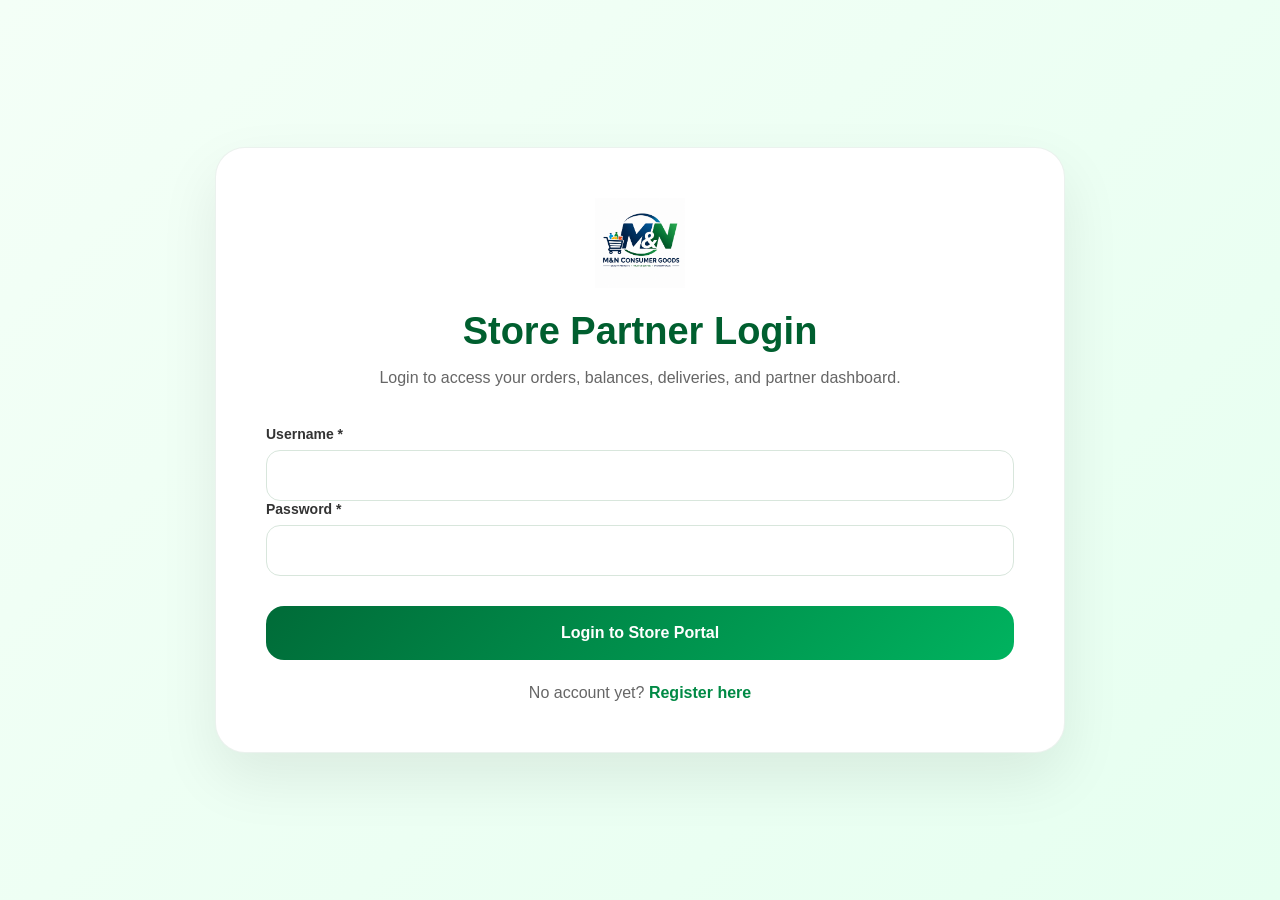
==== commit 515caa50: "Refresh store cache and add clear cart control" ====
--- a/cart.html
+++ b/cart.html
@@ -62,6 +62,13 @@
 
                     <hr>
 
+                    <hr>
+
+                    <button type="button" class="remove-cart-btn" onclick="clearCart_()"
+                        style="width:100%;margin-bottom:12px;">
+                        🗑️ Clear Entire Cart
+                    </button>
+
                     <a href="store-order-form.html" class="checkout-btn">
                         Proceed to Checkout
                     </a>
--- a/assets/css/store.css
+++ b/assets/css/store.css
@@ -862,11 +862,32 @@
 
 .cart-item {
     display: grid;
-    grid-template-columns: 90px 1fr 140px 120px 90px;
-    gap: 16px;
-    align-items: center;
-    border-bottom: 1px solid #e5e7eb;
-    padding: 18px 0;
+    grid-template-columns: 120px 1fr 180px;
+    gap: 24px;
+    align-items: center;
+
+    background: #ffffff;
+    border: 1px solid #e5e7eb;
+    border-radius: 24px;
+
+    padding: 24px;
+    margin-bottom: 24px;
+
+    box-shadow: 0 4px 18px rgba(0, 0, 0, 0.05);
+}
+
+.cart-item-total {
+    font-size: 34px;
+    font-weight: 900;
+    color: #005f2f;
+
+    text-align: right;
+}
+
+.cart-item-info {
+    display: flex;
+    flex-direction: column;
+    gap: 10px;
 }
 
 .cart-item-image {
@@ -2081,4 +2102,120 @@
 
 #loadMoreProducts {
     margin: 0 auto;
+}
+
+/* =========================================
+   CART CHECKOUT BUTTON FIX
+========================================= */
+
+.checkout-btn,
+.cart-summary-card .checkout-btn,
+.cart-summary-card a {
+    display: flex;
+    align-items: center;
+    justify-content: center;
+
+    width: 100%;
+    max-width: 100%;
+
+    min-height: 58px;
+
+    padding: 14px 20px;
+
+    border-radius: 16px;
+
+    text-align: center;
+    line-height: 1.3;
+
+    white-space: normal;
+
+    box-sizing: border-box;
+}
+
+/* =========================================
+   CART IMAGE FIX
+========================================= */
+
+.cart-item {
+    display: grid;
+    grid-template-columns: 90px 1fr;
+    gap: 18px;
+
+    align-items: center;
+
+    background: #ffffff;
+
+    border-radius: 18px;
+
+    padding: 18px;
+
+    margin-bottom: 18px;
+
+    border: 1px solid #e5e7eb;
+
+    box-shadow: 0 4px 12px rgba(0, 0, 0, 0.05);
+}
+
+.cart-item img {
+    width: 90px;
+    height: 90px;
+
+    object-fit: cover;
+
+    border-radius: 16px;
+
+    border: 1px solid #d1d5db;
+
+    background: #f9fafb;
+}
+
+.cart-item-info h3 {
+    margin: 0 0 6px;
+    font-size: 18px;
+}
+
+.cart-item-info p {
+    margin: 0 0 8px;
+    color: #6b7280;
+    font-size: 14px;
+}
+
+.cart-item-total {
+    font-weight: 800;
+    color: #005f2f;
+    margin-top: 10px;
+}
+
+.cart-item-controls {
+    display: inline-flex;
+    align-items: center;
+    gap: 10px;
+    margin-top: 16px;
+    margin-bottom: 16px;
+}
+
+.cart-item-controls button {
+    width: 34px;
+    height: 34px;
+    border: none;
+    border-radius: 8px;
+    background: #005f2f;
+    color: #ffffff;
+    font-size: 18px;
+    font-weight: 700;
+    cursor: pointer;
+
+    display: flex;
+    align-items: center;
+    justify-content: center;
+}
+
+.cart-qty-input {
+    width: 80px;
+    height: 36px;
+    border: 1px solid #d1d5db;
+    border-radius: 10px;
+    text-align: center;
+    font-size: 16px;
+    font-weight: 700;
 }
